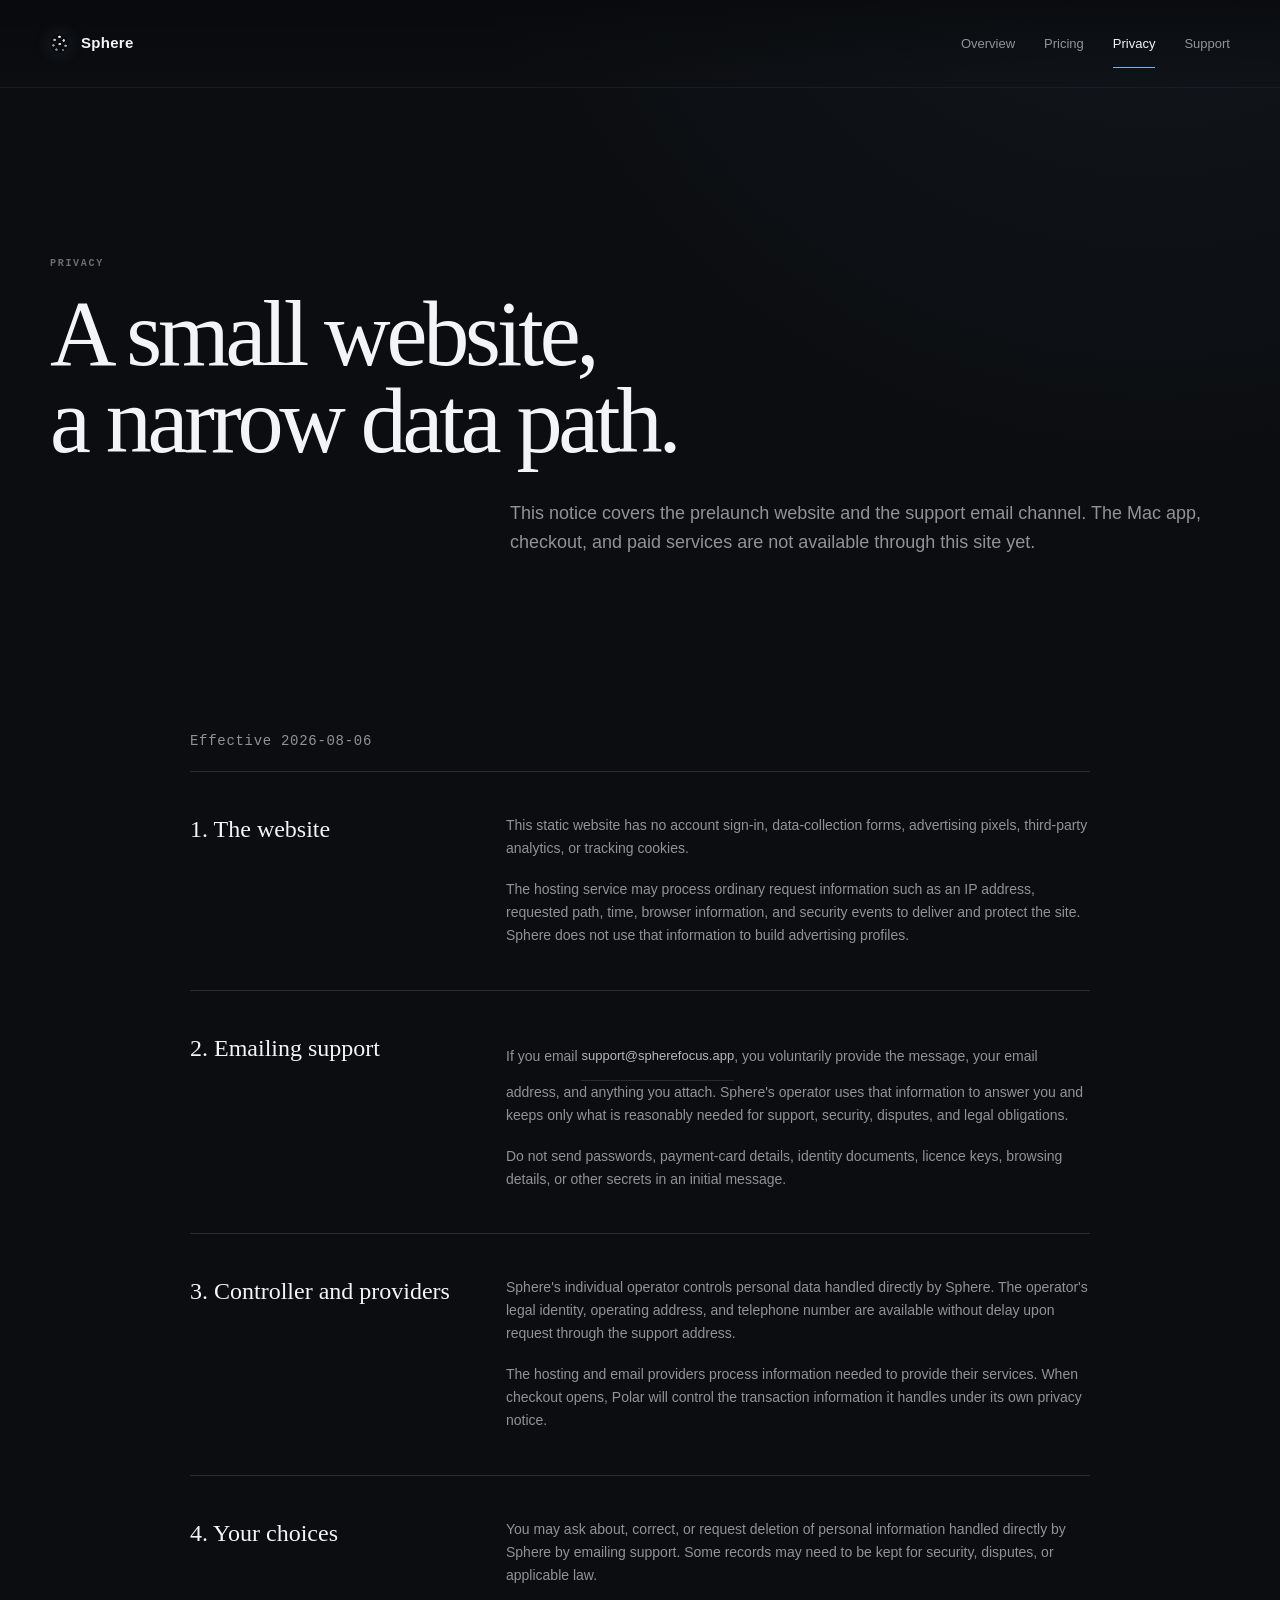
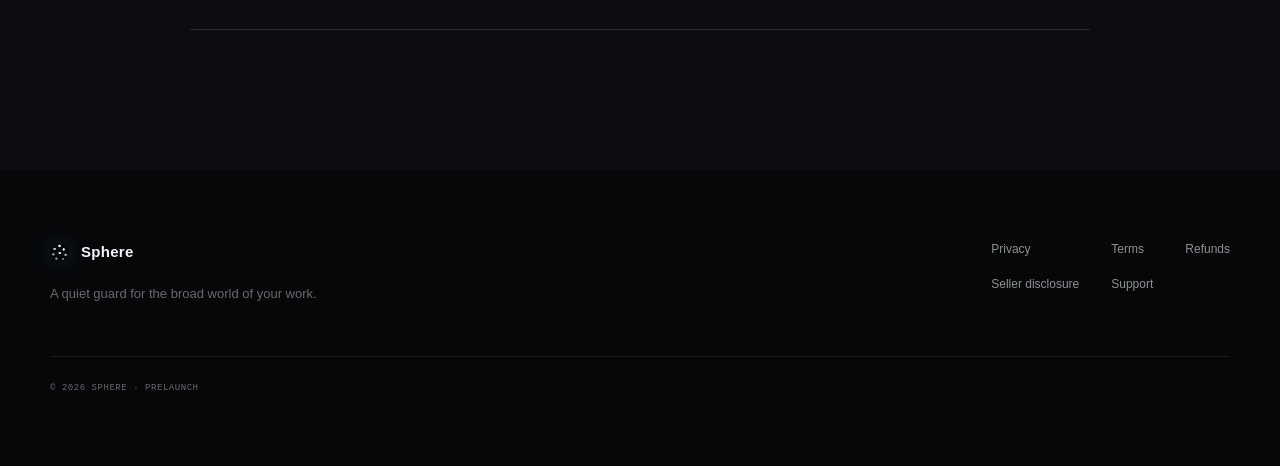
==== privacy/index.html @ e58c934d "Deploy Sphere prelaunch site from bf35079" ====
<!doctype html>
<html lang="en">
  <head>
    <meta charset="utf-8">
    <meta name="viewport" content="width=device-width, initial-scale=1">
    <meta name="theme-color" content="#0b0d10">
    <meta name="robots" content="index, follow">
    <title>Privacy — Sphere</title>
    <meta name="description" content="How the Sphere prelaunch website and support email handle information.">
    <meta property="og:type" content="website">
    <meta property="og:site_name" content="Sphere">
    <meta property="og:title" content="Privacy — Sphere">
    <meta property="og:description" content="How the Sphere prelaunch website and support email handle information.">
    <meta name="twitter:card" content="summary">
    <meta name="twitter:title" content="Privacy — Sphere">
    <meta name="twitter:description" content="How the Sphere prelaunch website and support email handle information.">
    <link rel="canonical" href="https://spherefocus.app/privacy">
    <meta property="og:url" content="https://spherefocus.app/privacy">
    <link rel="stylesheet" href="/assets/styles.css">
    <script src="/assets/site.js" type="module"></script>
  </head>
  <body class="">
    <a class="skip-link" href="#main">Skip to content</a>
    
    <header class="site-header">
      <div class="nav-shell">
        <a class="brand" href="/" aria-label="Sphere home">
          <span class="brand-mark" aria-hidden="true"></span>
          <span>Sphere</span>
        </a>
        <button class="nav-toggle" type="button" aria-expanded="false" aria-controls="primary-nav">
          <span>Menu</span>
        </button>
        <nav class="primary-nav" id="primary-nav" aria-label="Primary">
          
      <a href="/">
        Overview
      </a>
      <a href="/pricing">
        Pricing
      </a>
      <a href="/privacy" aria-current="page">
        Privacy
      </a>
      <a href="/support">
        Support
      </a>
        </nav>
      </div>
    </header>
    <main id="main">
      
    
    <header class="page-hero wrap">
      <p class="eyebrow">Privacy</p>
      <h1>A small website,<br>a narrow data path.</h1>
      <p class="lede">This notice covers the prelaunch website and the support email channel. The Mac app, checkout, and paid services are not available through this site yet.</p>
    </header>
    <article class="legal-page wrap">
      <p class="legal-updated">Effective 2026-08-06</p>
      <section>
        <h2>1. The website</h2>
        <p>This static website has no account sign-in, data-collection forms, advertising pixels, third-party analytics, or tracking cookies.</p>
        <p>The hosting service may process ordinary request information such as an IP address, requested path, time, browser information, and security events to deliver and protect the site. Sphere does not use that information to build advertising profiles.</p>
      </section>
      <section>
        <h2>2. Emailing support</h2>
        <p>If you email <a class="text-link" href="mailto:support@spherefocus.app">support@spherefocus.app</a>, you voluntarily provide the message, your email address, and anything you attach. Sphere's operator uses that information to answer you and keeps only what is reasonably needed for support, security, disputes, and legal obligations.</p>
        <p>Do not send passwords, payment-card details, identity documents, licence keys, browsing details, or other secrets in an initial message.</p>
      </section>
      <section>
        <h2>3. Controller and providers</h2>
        <p>Sphere's individual operator controls personal data handled directly by Sphere. The operator's legal identity, operating address, and telephone number are available without delay upon request through the support address.</p>
        <p>The hosting and email providers process information needed to provide their services. When checkout opens, Polar will control the transaction information it handles under its own privacy notice.</p>
      </section>
      <section>
        <h2>4. Your choices</h2>
        <p>You may ask about, correct, or request deletion of personal information handled directly by Sphere by emailing support. Some records may need to be kept for security, disputes, or applicable law.</p>
      </section>
    </article>
  
    </main>
    
    <footer class="site-footer">
      <div class="wrap footer-grid">
        <div>
          <a class="brand footer-brand" href="/">
            <span class="brand-mark" aria-hidden="true"></span>
            <span>Sphere</span>
          </a>
          <p>A quiet guard for the broad world of your work.</p>
        </div>
        <nav class="footer-links" aria-label="Legal and support">
          <a href="/privacy">Privacy</a><a href="/terms">Terms</a><a href="/refund">Refunds</a><a href="/commercial-disclosure">Seller disclosure</a><a href="/support">Support</a>
        </nav>
        <div class="footer-state">
          <span>© 2026 Sphere · Prelaunch</span>
        </div>
      </div>
    </footer>
  </body>
</html>
---- assets/styles.css ----
:root {
  color-scheme: dark;
  --bg: #0b0d10;
  --bg-deep: #07090b;
  --bg-raised: #111419;
  --bg-soft: #15191f;
  --ink: #f2f4f7;
  --ink-75: rgba(242, 244, 247, 0.74);
  --ink-58: rgba(242, 244, 247, 0.58);
  --ink-42: rgba(242, 244, 247, 0.42);
  --ink-24: rgba(242, 244, 247, 0.24);
  --line: rgba(242, 244, 247, 0.13);
  --line-soft: rgba(242, 244, 247, 0.075);
  --accent: #74b2f0;
  --accent-soft: rgba(116, 178, 240, 0.13);
  --warm: #d4a87f;
  --serif: "Iowan Old Style", "Baskerville", "Times New Roman", serif;
  --sans:
    -apple-system, BlinkMacSystemFont, "SF Pro Text", "Helvetica Neue", Arial,
    sans-serif;
  --mono: "SFMono-Regular", "SF Mono", Menlo, Consolas, monospace;
  --wrap: min(1180px, calc(100vw - 64px));
  --shadow: 0 28px 80px rgba(0, 0, 0, 0.38);
}

* {
  box-sizing: border-box;
}

html {
  scroll-behavior: smooth;
  background: var(--bg);
}

body {
  margin: 0;
  min-width: 320px;
  overflow-x: hidden;
  background:
    radial-gradient(
      circle at 90% -10%,
      rgba(116, 178, 240, 0.07),
      transparent 28%
    ),
    var(--bg);
  color: var(--ink);
  font-family: var(--sans);
  font-size: 16px;
  line-height: 1.65;
  -webkit-font-smoothing: antialiased;
  text-rendering: optimizeLegibility;
}

::selection {
  background: rgba(116, 178, 240, 0.28);
  color: var(--ink);
}

a {
  color: inherit;
}

img,
canvas {
  display: block;
  max-width: 100%;
}

button,
input,
select,
textarea {
  font: inherit;
}

button:disabled {
  cursor: not-allowed;
}

:focus-visible {
  outline: 2px solid var(--accent);
  outline-offset: 4px;
}

.skip-link {
  position: fixed;
  top: 12px;
  left: 12px;
  z-index: 100;
  padding: 10px 14px;
  transform: translateY(-160%);
  background: var(--ink);
  color: var(--bg);
  text-decoration: none;
}

.skip-link:focus {
  transform: translateY(0);
}

.wrap {
  width: var(--wrap);
  margin-inline: auto;
}

.site-header {
  position: absolute;
  inset: 0 0 auto;
  z-index: 20;
  height: 88px;
  border-bottom: 1px solid var(--line-soft);
  background: linear-gradient(180deg, rgba(7, 9, 11, 0.74), transparent);
}

.nav-shell {
  width: var(--wrap);
  height: 100%;
  margin-inline: auto;
  display: flex;
  align-items: center;
  justify-content: space-between;
  gap: 32px;
}

.brand {
  display: inline-flex;
  align-items: center;
  gap: 12px;
  color: var(--ink);
  font-size: 15px;
  font-weight: 620;
  letter-spacing: 0.02em;
  text-decoration: none;
}

.brand-mark {
  width: 19px;
  height: 19px;
  border-radius: 50%;
  background:
    radial-gradient(
      circle at 50% 15%,
      rgba(242, 244, 247, 0.95) 0 1px,
      transparent 1.5px
    ),
    radial-gradient(
      circle at 24% 31%,
      rgba(242, 244, 247, 0.75) 0 1px,
      transparent 1.5px
    ),
    radial-gradient(
      circle at 72% 34%,
      rgba(242, 244, 247, 0.85) 0 1px,
      transparent 1.5px
    ),
    radial-gradient(
      circle at 18% 60%,
      rgba(242, 244, 247, 0.56) 0 1px,
      transparent 1.5px
    ),
    radial-gradient(
      circle at 51% 53%,
      rgba(242, 244, 247, 0.86) 0 1px,
      transparent 1.5px
    ),
    radial-gradient(
      circle at 82% 62%,
      rgba(242, 244, 247, 0.64) 0 1px,
      transparent 1.5px
    ),
    radial-gradient(
      circle at 34% 82%,
      rgba(242, 244, 247, 0.5) 0 1px,
      transparent 1.5px
    ),
    radial-gradient(
      circle at 69% 84%,
      rgba(242, 244, 247, 0.42) 0 1px,
      transparent 1.5px
    );
  box-shadow: 0 0 18px rgba(116, 178, 240, 0.18);
}

.primary-nav {
  display: flex;
  align-items: center;
  gap: 29px;
}

.primary-nav a {
  position: relative;
  color: var(--ink-58);
  font-size: 13px;
  text-decoration: none;
  transition: color 150ms ease;
}

.primary-nav a:hover,
.primary-nav a[aria-current="page"] {
  color: var(--ink);
}

.primary-nav a[aria-current="page"]::after {
  position: absolute;
  content: "";
  left: 0;
  right: 0;
  bottom: -14px;
  height: 1px;
  background: var(--accent);
}

.nav-toggle {
  display: none;
  border: 0;
  background: transparent;
  color: var(--ink);
}

.section-dark {
  position: relative;
  background-color: var(--bg-deep);
  color: var(--ink);
}

.hero {
  min-height: 850px;
  overflow: hidden;
  border-bottom: 1px solid var(--line-soft);
  display: grid;
  align-items: center;
}

.hero-atmosphere {
  position: absolute;
  inset: 0;
  pointer-events: none;
  background:
    radial-gradient(
      ellipse 40% 52% at 74% 46%,
      rgba(116, 178, 240, 0.1),
      transparent 63%
    ),
    radial-gradient(
      ellipse 80% 64% at 50% 12%,
      rgba(255, 255, 255, 0.03),
      transparent 63%
    ),
    linear-gradient(
      112deg,
      transparent 0 48%,
      rgba(255, 255, 255, 0.018) 48.1% 48.2%,
      transparent 48.3%
    );
}

.hero-grid {
  position: relative;
  display: grid;
  grid-template-columns: minmax(0, 0.96fr) minmax(480px, 1.04fr);
  gap: 48px;
  align-items: center;
  padding-block: 152px 80px;
}

.eyebrow,
.section-index,
.tag {
  margin: 0 0 20px;
  color: var(--ink-42);
  font-family: var(--mono);
  font-size: 10px;
  font-weight: 600;
  letter-spacing: 0.17em;
  line-height: 1.5;
  text-transform: uppercase;
}

.hero h1,
.page-hero h1,
.closing-inner h2 {
  margin: 0;
  max-width: 900px;
  font-family: var(--serif);
  font-size: clamp(62px, 6.8vw, 104px);
  font-weight: 400;
  letter-spacing: -0.045em;
  line-height: 0.94;
}

.hero h1 {
  max-width: 700px;
}

.hero-lede {
  max-width: 620px;
  margin: 34px 0 0;
  color: var(--ink-75);
  font-size: clamp(17px, 1.55vw, 21px);
  line-height: 1.62;
}

.hero-lede strong {
  color: var(--ink);
  font-weight: 580;
}

.hero-actions {
  display: flex;
  align-items: flex-start;
  flex-wrap: wrap;
  gap: 20px 26px;
  margin-top: 38px;
}

.guarded-action {
  display: inline-flex;
  flex-direction: column;
  align-items: flex-start;
  gap: 8px;
  max-width: 310px;
}

.button {
  min-height: 49px;
  display: inline-flex;
  align-items: center;
  justify-content: center;
  padding: 12px 22px;
  border: 1px solid var(--ink);
  border-radius: 0;
  background: var(--ink);
  color: var(--bg);
  font-size: 14px;
  font-weight: 650;
  letter-spacing: -0.005em;
  line-height: 1.2;
  text-align: center;
  text-decoration: none;
  transition:
    opacity 150ms ease,
    background 150ms ease,
    color 150ms ease;
}

.button:hover:not(:disabled) {
  opacity: 0.82;
}

.button:disabled {
  border-color: var(--line);
  background: rgba(242, 244, 247, 0.075);
  color: var(--ink-42);
}

.button.secondary {
  border-color: var(--line);
  background: transparent;
  color: var(--ink);
}

.action-status {
  color: var(--ink-42);
  font-family: var(--mono);
  font-size: 9px;
  letter-spacing: 0.04em;
  line-height: 1.45;
}

.text-link {
  display: inline-flex;
  align-items: center;
  min-height: 48px;
  gap: 9px;
  color: var(--ink-75);
  font-size: 13px;
  text-decoration: none;
  border-bottom: 1px solid var(--line);
  transition:
    color 150ms ease,
    border-color 150ms ease;
}

.text-link:hover {
  color: var(--ink);
  border-color: var(--ink-58);
}

.hero-footnote {
  margin: 28px 0 0;
  color: var(--ink-42);
  font-family: var(--mono);
  font-size: 10px;
  letter-spacing: 0.04em;
}

.sphere-figure {
  margin: 0;
}

.sphere-frame {
  position: relative;
  width: min(100%, 620px);
  aspect-ratio: 1;
  margin-inline: auto;
}

.sphere-frame::before,
.sphere-frame::after {
  position: absolute;
  z-index: 0;
  content: "";
  pointer-events: none;
  border-radius: 50%;
}

.sphere-frame::before {
  inset: 8%;
  border: 1px solid rgba(116, 178, 240, 0.09);
}

.sphere-frame::after {
  inset: 23%;
  box-shadow:
    0 0 80px rgba(116, 178, 240, 0.13),
    0 0 170px rgba(116, 178, 240, 0.05);
}

.sphere-canvas {
  position: relative;
  z-index: 1;
  width: 100%;
  height: 100%;
}

.sphere-label {
  position: absolute;
  z-index: 2;
  padding: 5px 8px;
  border-left: 1px solid var(--line);
  color: var(--ink-42);
  background: rgba(7, 9, 11, 0.6);
  font-family: var(--mono);
  font-size: 8px;
  letter-spacing: 0.14em;
  text-transform: uppercase;
}

.sphere-label-top {
  top: 7%;
  left: 19%;
}

.sphere-label-right {
  top: 46%;
  right: 0;
}

.sphere-label-bottom {
  bottom: 10%;
  left: 20%;
  color: rgba(212, 168, 127, 0.68);
}

.sphere-figure figcaption {
  max-width: 430px;
  margin: -8px auto 0;
  color: var(--ink-42);
  font-size: 11px;
  line-height: 1.55;
  text-align: center;
}

.thesis-section,
.preview-section,
.pricing-section,
.closing-section,
.page-section {
  padding-block: 128px;
  border-bottom: 1px solid var(--line-soft);
}

.thesis-grid {
  display: grid;
  grid-template-columns: 0.35fr 1fr;
  gap: 56px;
}

.thesis-copy {
  max-width: 850px;
}

.thesis-copy h2,
.section-heading h2,
.fail-open-grid h2,
.rollout-grid h2,
.preview-copy h2,
.prose h2,
.download-card h2,
.release-body h2,
.refund-grid h2 {
  margin: 0;
  font-family: var(--serif);
  font-size: clamp(40px, 5vw, 68px);
  font-weight: 400;
  letter-spacing: -0.035em;
  line-height: 1.03;
}

.thesis-copy h2 em {
  color: var(--ink-58);
  font-weight: 400;
}

.thesis-copy > p {
  max-width: 690px;
  margin: 32px 0 0 auto;
  color: var(--ink-58);
  font-size: 18px;
}

.comparison-grid {
  display: grid;
  grid-template-columns: repeat(3, 1fr);
  margin-top: 92px;
  border-top: 1px solid var(--line);
  border-bottom: 1px solid var(--line);
}

.fact-card {
  padding: 30px 30px 34px;
  border-right: 1px solid var(--line);
}

.fact-card:last-child {
  border-right: 0;
}

.fact-card h3 {
  margin: 0 0 13px;
  color: var(--ink);
  font-family: var(--sans);
  font-size: 14px;
  font-weight: 620;
}

.fact-card p {
  margin: 0;
  color: var(--ink-58);
  font-size: 14px;
}

.how-section,
.fail-open-section,
.rollout-section {
  padding-block: 140px;
  border-bottom: 1px solid var(--line-soft);
}

.section-heading {
  margin-bottom: 72px;
}

.split-heading {
  display: grid;
  grid-template-columns: minmax(0, 1.3fr) minmax(280px, 0.7fr);
  gap: 88px;
  align-items: end;
}

.split-heading > p {
  margin: 0 0 6px;
  color: var(--ink-58);
  font-size: 16px;
}

.steps {
  border-top: 1px solid var(--line);
}

.step {
  display: grid;
  grid-template-columns: 110px 1fr;
  gap: 26px;
  padding: 34px 0;
  border-bottom: 1px solid var(--line);
}

.step-number {
  margin: 5px 0 0;
  color: var(--accent);
  font-family: var(--mono);
  font-size: 10px;
  letter-spacing: 0.16em;
}

.step h3 {
  margin: 0;
  font-size: 17px;
  font-weight: 600;
}

.step p:not(.step-number) {
  max-width: 680px;
  margin: 8px 0 0;
  color: var(--ink-58);
}

.preview-grid {
  display: grid;
  grid-template-columns: minmax(0, 0.75fr) minmax(500px, 1.25fr);
  gap: 100px;
  align-items: center;
}

.preview-copy p:not(.section-index) {
  max-width: 540px;
  margin: 28px 0 0;
  color: var(--ink-58);
}

.preview-copy p.quiet,
.quiet {
  color: var(--ink-42);
  font-size: 13px;
}

.judgment-panel {
  position: relative;
  padding: 24px 28px 14px;
  overflow: hidden;
  border: 1px solid var(--line);
  background:
    radial-gradient(
      circle at 86% 0,
      rgba(116, 178, 240, 0.08),
      transparent 30%
    ),
    rgba(255, 255, 255, 0.025);
  box-shadow: var(--shadow);
}

.panel-head {
  display: flex;
  align-items: center;
  justify-content: space-between;
  gap: 20px;
  padding-bottom: 22px;
  border-bottom: 1px solid var(--line);
}

.panel-head .tag {
  margin: 0;
}

.panel-head > span:last-child {
  font-family: var(--serif);
  font-size: 23px;
}

.judgment-row {
  display: grid;
  grid-template-columns: 8px minmax(0, 1fr) auto;
  gap: 15px;
  align-items: start;
  padding: 22px 0;
  border-bottom: 1px solid var(--line-soft);
}

.judgment-row strong,
.judgment-row small {
  display: block;
}

.judgment-row strong {
  color: var(--ink);
  font-size: 14px;
  font-weight: 570;
}

.judgment-row small {
  margin-top: 3px;
  color: var(--ink-42);
  font-size: 11px;
  line-height: 1.5;
}

.verdict-dot {
  width: 7px;
  height: 7px;
  margin-top: 8px;
  border-radius: 50%;
  background: var(--ink-24);
}

.verdict-dot.allow {
  background: var(--accent);
  box-shadow: 0 0 8px rgba(116, 178, 240, 0.55);
}

.verdict-dot.block {
  background: var(--warm);
  box-shadow: 0 0 8px rgba(212, 168, 127, 0.4);
}

.verdict {
  margin-top: 4px;
  color: var(--ink-42);
  font-family: var(--mono);
  font-size: 9px;
  letter-spacing: 0.1em;
  text-transform: uppercase;
}

.verdict.allow {
  color: var(--accent);
}

.verdict.block {
  color: var(--warm);
}

.panel-note {
  margin: 13px 0 0;
  color: var(--ink-42);
  font-family: var(--mono);
  font-size: 9px;
  letter-spacing: 0.06em;
}

.fail-open-grid {
  display: grid;
  grid-template-columns: minmax(390px, 0.9fr) minmax(0, 1.1fr);
  gap: 100px;
  align-items: center;
}

.fail-open-orbit {
  min-height: 480px;
  display: grid;
  place-items: center;
}

.orbit-ring {
  position: relative;
  width: 430px;
  max-width: 100%;
  aspect-ratio: 1;
  border: 1px solid var(--line-soft);
  border-radius: 50%;
}

.orbit-ring::before,
.orbit-ring::after {
  position: absolute;
  content: "";
  border-radius: 50%;
}

.orbit-ring::before {
  inset: 18%;
  border: 1px solid rgba(116, 178, 240, 0.09);
}

.orbit-ring::after {
  inset: 49%;
  box-shadow: 0 0 90px 42px rgba(116, 178, 240, 0.06);
}

.orbit-ring .sphere-canvas {
  position: absolute;
  inset: 12%;
  width: 76%;
  height: 76%;
}

.fail-open-grid .lede {
  margin: 30px 0 0;
  color: var(--ink-58);
  font-size: 17px;
}

.signal-list {
  margin: 44px 0 0;
  padding: 0;
  list-style: none;
  border-top: 1px solid var(--line);
}

.signal-list li {
  display: flex;
  justify-content: space-between;
  gap: 28px;
  padding: 17px 0;
  border-bottom: 1px solid var(--line);
  color: var(--ink-58);
  font-family: var(--mono);
  font-size: 10px;
  letter-spacing: 0.07em;
  text-transform: uppercase;
}

.signal-list strong {
  color: var(--ink);
  font-weight: 550;
}

.signal-list li:last-child strong {
  color: var(--warm);
}

.plan-grid {
  display: grid;
  grid-template-columns: repeat(2, 1fr);
  border-top: 1px solid var(--line);
  border-bottom: 1px solid var(--line);
}

.plan-card {
  min-height: 260px;
  padding: 35px 38px;
  border-right: 1px solid var(--line);
  background: rgba(255, 255, 255, 0.018);
}

.plan-card:last-child {
  border-right: 0;
}

.plan-default {
  background:
    linear-gradient(120deg, rgba(116, 178, 240, 0.08), transparent 48%),
    rgba(255, 255, 255, 0.018);
}

.plan-topline {
  display: flex;
  justify-content: space-between;
  gap: 20px;
}

.plan-topline .tag {
  margin: 0;
  color: var(--ink-58);
}

.plan-default-note,
.plan-save {
  color: var(--accent);
  font-family: var(--mono);
  font-size: 9px;
  letter-spacing: 0.06em;
  text-transform: uppercase;
}

.plan-price {
  margin: 56px 0 8px;
  color: var(--ink-58);
  font-size: 14px;
}

.plan-price span {
  color: var(--ink);
  font-family: var(--serif);
  font-size: clamp(45px, 5vw, 67px);
  letter-spacing: -0.035em;
  line-height: 1;
}

.plan-card > p:last-child {
  margin: 0;
  color: var(--ink-42);
  font-size: 13px;
}

.offer-strip {
  display: grid;
  grid-template-columns: repeat(4, 1fr);
  border-bottom: 1px solid var(--line);
}

.offer-strip span {
  padding: 21px 22px;
  border-right: 1px solid var(--line);
  color: var(--ink-58);
  font-size: 12px;
  text-align: center;
}

.offer-strip span:last-child {
  border-right: 0;
}

.center-action,
.pricing-action {
  display: flex;
  align-items: flex-start;
  justify-content: center;
  flex-wrap: wrap;
  gap: 24px 34px;
  margin-top: 44px;
}

.rollout-grid {
  display: grid;
  grid-template-columns: 1fr 1fr;
  gap: 110px;
  align-items: start;
}

.rollout-grid p {
  margin: 0 0 22px;
  color: var(--ink-58);
  font-size: 17px;
}

.closing-section {
  padding-block: 160px;
  text-align: center;
}

.closing-inner {
  display: flex;
  flex-direction: column;
  align-items: center;
}

.closing-inner h2 {
  max-width: 920px;
}

.closing-inner > p:not(.eyebrow) {
  margin: 30px 0 36px;
  color: var(--ink-58);
}

.page-hero {
  min-height: 650px;
  display: flex;
  flex-direction: column;
  justify-content: flex-end;
  padding-block: 176px 92px;
}

.page-hero h1 {
  font-size: clamp(60px, 7.2vw, 106px);
}

.page-hero .lede {
  max-width: 720px;
  margin: 34px 0 0 auto;
  color: var(--ink-58);
  font-size: 18px;
}

.pricing-action {
  flex-direction: column;
  align-items: center;
}

.pricing-action > p {
  max-width: 580px;
  margin: 8px auto 0;
  color: var(--ink-42);
  font-size: 12px;
  text-align: center;
}

.detail-grid {
  display: grid;
  grid-template-columns: repeat(3, 1fr);
  border-top: 1px solid var(--line);
  border-left: 1px solid var(--line);
}

.detail-grid .fact-card {
  min-height: 190px;
  border-right: 1px solid var(--line);
  border-bottom: 1px solid var(--line);
}

.detail-grid.two {
  grid-template-columns: repeat(2, 1fr);
}

.narrow {
  max-width: 780px;
}

.prose {
  color: var(--ink-58);
}

.prose p,
.prose li {
  font-size: 16px;
}

.prose h2 {
  margin-bottom: 32px;
}

.prose ol,
.prose ul {
  padding-left: 1.35em;
}

.prose li {
  margin-bottom: 12px;
  padding-left: 8px;
}

.prose .text-link {
  margin-top: 14px;
}

.download-card {
  display: grid;
  grid-template-columns: 1fr auto;
  gap: 70px;
  align-items: end;
  padding: 44px;
  border: 1px solid var(--line);
  background:
    radial-gradient(
      circle at 80% 0,
      rgba(116, 178, 240, 0.08),
      transparent 32%
    ),
    rgba(255, 255, 255, 0.018);
}

.download-card h2 {
  font-size: clamp(40px, 4vw, 60px);
}

.spec-list {
  display: grid;
  grid-template-columns: repeat(2, minmax(190px, 1fr));
  gap: 18px 44px;
  margin: 36px 0 0;
}

.spec-list div {
  display: grid;
  gap: 4px;
}

.spec-list dt {
  color: var(--ink-42);
  font-family: var(--mono);
  font-size: 9px;
  letter-spacing: 0.1em;
  text-transform: uppercase;
}

.spec-list dd {
  margin: 0;
  color: var(--ink-75);
  font-size: 13px;
}

.review-field {
  display: inline;
  color: var(--warm);
  font-family: var(--mono);
  font-size: 0.84em;
  letter-spacing: 0.02em;
}

.download-action {
  display: flex;
  flex-direction: column;
  align-items: flex-end;
}

.download-action p {
  margin: 10px 0 0;
  color: var(--ink-42);
  font-size: 11px;
}

.checksum-block {
  display: flex;
  align-items: flex-start;
  gap: 30px;
  padding: 22px 4px;
  border-bottom: 1px solid var(--line);
}

.checksum-block .tag {
  margin: 3px 0 0;
  flex: none;
}

.checksum-block code {
  min-width: 0;
  overflow-wrap: anywhere;
  color: var(--warm);
  font-family: var(--mono);
  font-size: 11px;
}

.steps.compact {
  display: grid;
  grid-template-columns: repeat(2, 1fr);
  border-left: 1px solid var(--line);
}

.steps.compact .step {
  grid-template-columns: 58px 1fr;
  padding: 30px;
  border-right: 1px solid var(--line);
}

.local-review-callout,
.support-safety {
  margin-top: 36px;
  padding: 18px 22px;
  border-left: 2px solid var(--warm);
  background: rgba(212, 168, 127, 0.05);
  color: var(--ink-58);
  font-size: 13px;
}

.local-review-callout strong,
.support-safety strong {
  color: var(--ink);
}

.draft-notice {
  display: grid;
  grid-template-columns: 190px 1fr;
  gap: 36px;
  padding: 24px 0;
  border-top: 1px solid rgba(212, 168, 127, 0.38);
  border-bottom: 1px solid rgba(212, 168, 127, 0.22);
}

.draft-notice .tag {
  margin: 0;
  color: var(--warm);
}

.draft-notice p {
  margin: 0;
  color: var(--ink-58);
  font-size: 13px;
}

.legal-page {
  max-width: 900px;
  padding-block: 80px 140px;
}

.legal-updated {
  margin: 0 0 80px;
  color: var(--ink-42);
  font-family: var(--mono);
  font-size: 10px;
  letter-spacing: 0.05em;
}

.legal-page section {
  display: grid;
  grid-template-columns: 260px 1fr;
  column-gap: 56px;
  padding: 42px 0;
  border-top: 1px solid var(--line);
}

.legal-page section:last-child {
  border-bottom: 1px solid var(--line);
}

.legal-page h2 {
  grid-row: 1 / span 10;
  margin: 0;
  color: var(--ink);
  font-family: var(--serif);
  font-size: 24px;
  font-weight: 400;
  line-height: 1.25;
}

.legal-page p {
  grid-column: 2;
  margin: 0 0 18px;
  color: var(--ink-58);
  font-size: 14px;
}

.legal-page p:last-child {
  margin-bottom: 0;
}

.data-path {
  grid-column: 2;
  display: grid;
  grid-template-columns: 1fr auto 1fr auto 1fr auto 1fr;
  gap: 10px;
  align-items: center;
  margin-bottom: 28px;
  padding: 18px;
  border: 1px solid var(--line);
  color: var(--ink-58);
  font-family: var(--mono);
  font-size: 8px;
  letter-spacing: 0.06em;
  line-height: 1.45;
  text-align: center;
  text-transform: uppercase;
}

.data-path span[aria-hidden] {
  color: var(--accent);
}

.refund-grid {
  display: grid;
  grid-template-columns: 0.7fr 1.3fr;
  gap: 90px;
}

.refund-summary {
  display: flex;
  flex-direction: column;
  align-items: flex-start;
  align-self: start;
  padding: 24px 0 32px;
  border-top: 1px solid var(--line);
  border-bottom: 1px solid var(--line);
  color: var(--ink-58);
}

.refund-number {
  color: var(--ink);
  font-family: var(--serif);
  font-size: clamp(100px, 16vw, 190px);
  letter-spacing: -0.07em;
  line-height: 0.85;
}

.refund-grid .guarded-action {
  margin-top: 30px;
}

.support-contact {
  display: flex;
  align-items: center;
  justify-content: space-between;
  gap: 40px;
  padding: 34px 0;
  border-top: 1px solid var(--line);
  border-bottom: 1px solid var(--line);
}

.support-contact .tag {
  margin-bottom: 8px;
}

.support-contact p {
  margin: 0;
  font-size: 18px;
}

.support-list {
  display: grid;
  grid-template-columns: repeat(2, 1fr);
  border-top: 1px solid var(--line);
  border-left: 1px solid var(--line);
}

.support-list article {
  min-height: 260px;
  padding: 31px;
  border-right: 1px solid var(--line);
  border-bottom: 1px solid var(--line);
}

.support-list .tag {
  margin: 0 0 36px;
}

.support-list h3 {
  margin: 0 0 12px;
  font-family: var(--serif);
  font-size: 27px;
  font-weight: 400;
  line-height: 1.2;
}

.support-list p {
  margin: 0;
  color: var(--ink-58);
  font-size: 14px;
}

.release-card {
  display: grid;
  grid-template-columns: 250px 1fr;
  border-top: 1px solid var(--line);
  border-bottom: 1px solid var(--line);
}

.release-meta,
.release-body {
  padding: 38px 0;
}

.release-meta {
  display: flex;
  flex-direction: column;
  gap: 12px;
  padding-right: 38px;
  border-right: 1px solid var(--line);
  color: var(--ink-42);
  font-family: var(--mono);
  font-size: 9px;
}

.release-meta .tag {
  margin: 0 0 22px;
  color: var(--accent);
}

.release-body {
  padding-left: 58px;
}

.release-body h2 {
  font-size: clamp(38px, 4vw, 55px);
}

.release-body ul {
  margin: 32px 0 0;
  padding-left: 1.2em;
  color: var(--ink-58);
}

.release-body li {
  margin-bottom: 10px;
  padding-left: 7px;
}

.site-footer {
  padding-block: 70px;
  background: #060709;
}

.footer-grid {
  display: grid;
  grid-template-columns: 1fr auto;
  gap: 52px 80px;
  align-items: start;
}

.footer-brand {
  margin-bottom: 18px;
}

.footer-grid p {
  margin: 0;
  color: var(--ink-42);
  font-size: 13px;
}

.footer-links {
  display: grid;
  grid-template-columns: repeat(3, auto);
  gap: 15px 32px;
}

.footer-links a {
  color: var(--ink-58);
  font-size: 12px;
  text-decoration: none;
}

.footer-links a:hover {
  color: var(--ink);
}

.footer-state {
  grid-column: 1 / -1;
  display: flex;
  align-items: center;
  gap: 10px;
  padding-top: 24px;
  border-top: 1px solid var(--line-soft);
  color: var(--ink-42);
  font-family: var(--mono);
  font-size: 9px;
  letter-spacing: 0.06em;
  text-transform: uppercase;
}

.status-dot {
  width: 5px;
  height: 5px;
  border-radius: 50%;
  background: var(--warm);
  box-shadow: 0 0 7px rgba(212, 168, 127, 0.44);
}

@media (max-width: 1000px) {
  :root {
    --wrap: min(100% - 48px, 900px);
  }

  .hero {
    min-height: auto;
  }

  .hero-grid {
    grid-template-columns: 1fr;
    padding-block: 160px 100px;
  }

  .hero-copy {
    position: relative;
    z-index: 2;
  }

  .hero h1 {
    max-width: 820px;
  }

  .sphere-figure {
    margin-top: -30px;
  }

  .sphere-frame {
    width: min(100%, 570px);
  }

  .preview-grid,
  .fail-open-grid {
    grid-template-columns: 1fr;
    gap: 70px;
  }

  .preview-grid {
    align-items: start;
  }

  .preview-copy p:not(.section-index) {
    max-width: 700px;
  }

  .fail-open-orbit {
    min-height: 360px;
  }

  .orbit-ring {
    width: 360px;
  }

  .detail-grid {
    grid-template-columns: repeat(2, 1fr);
  }

  .offer-strip {
    grid-template-columns: repeat(2, 1fr);
  }

  .offer-strip span:nth-child(2) {
    border-right: 0;
  }

  .offer-strip span:nth-child(-n + 2) {
    border-bottom: 1px solid var(--line);
  }

  .download-card {
    grid-template-columns: 1fr;
  }

  .download-action {
    align-items: flex-start;
  }

  .legal-page section {
    grid-template-columns: 220px 1fr;
    column-gap: 40px;
  }
}

@media (max-width: 760px) {
  :root {
    --wrap: calc(100% - 32px);
  }

  body {
    font-size: 15px;
  }

  .site-header {
    height: 72px;
    background: rgba(7, 9, 11, 0.9);
    backdrop-filter: blur(16px);
  }

  .nav-toggle {
    display: block;
    padding: 10px 0;
    color: var(--ink-75);
    font-family: var(--mono);
    font-size: 9px;
    letter-spacing: 0.12em;
    text-transform: uppercase;
  }

  .primary-nav {
    position: absolute;
    top: 72px;
    left: 0;
    right: 0;
    display: none;
    flex-direction: column;
    align-items: stretch;
    gap: 0;
    padding: 12px 16px 20px;
    border-bottom: 1px solid var(--line);
    background: rgba(7, 9, 11, 0.97);
    box-shadow: 0 22px 44px rgba(0, 0, 0, 0.4);
  }

  .primary-nav.open {
    display: flex;
  }

  .primary-nav a {
    padding: 13px 4px;
    border-bottom: 1px solid var(--line-soft);
  }

  .primary-nav a[aria-current="page"]::after {
    display: none;
  }

  .hero-grid {
    padding-block: 128px 72px;
  }

  .hero h1,
  .page-hero h1,
  .closing-inner h2 {
    font-size: clamp(48px, 15.4vw, 72px);
    line-height: 0.97;
  }

  .hero-lede {
    margin-top: 26px;
    font-size: 17px;
  }

  .hero-actions {
    align-items: stretch;
    flex-direction: column;
  }

  .guarded-action {
    width: 100%;
    max-width: none;
  }

  .button {
    width: 100%;
  }

  .hero-actions .text-link {
    align-self: flex-start;
  }

  .sphere-figure {
    margin-top: -10px;
  }

  .sphere-label-right {
    right: 2%;
  }

  .sphere-figure figcaption {
    max-width: 330px;
  }

  .thesis-section,
  .preview-section,
  .pricing-section,
  .closing-section,
  .page-section,
  .how-section,
  .fail-open-section,
  .rollout-section {
    padding-block: 82px;
  }

  .thesis-grid,
  .split-heading,
  .rollout-grid,
  .refund-grid {
    grid-template-columns: 1fr;
    gap: 32px;
  }

  .thesis-copy h2,
  .section-heading h2,
  .fail-open-grid h2,
  .rollout-grid h2,
  .preview-copy h2,
  .prose h2,
  .download-card h2,
  .release-body h2,
  .refund-grid h2 {
    font-size: clamp(36px, 11vw, 52px);
  }

  .thesis-copy > p {
    margin-left: 0;
  }

  .comparison-grid,
  .plan-grid,
  .detail-grid,
  .detail-grid.two,
  .steps.compact,
  .support-list {
    grid-template-columns: 1fr;
  }

  .comparison-grid .fact-card,
  .plan-card,
  .fact-card {
    min-height: 0;
    border-right: 0;
    border-bottom: 1px solid var(--line);
  }

  .comparison-grid .fact-card:last-child,
  .plan-card:last-child {
    border-bottom: 0;
  }

  .section-heading {
    margin-bottom: 44px;
  }

  .step {
    grid-template-columns: 48px 1fr;
    gap: 12px;
    padding: 26px 0;
  }

  .preview-grid,
  .fail-open-grid {
    gap: 52px;
  }

  .judgment-panel {
    padding-inline: 18px;
  }

  .panel-head > span:last-child {
    font-size: 19px;
  }

  .judgment-row {
    grid-template-columns: 7px minmax(0, 1fr);
  }

  .judgment-row .verdict {
    grid-column: 2;
    margin-top: -3px;
  }

  .fail-open-orbit {
    min-height: 300px;
  }

  .orbit-ring {
    width: 290px;
  }

  .plan-card {
    min-height: 230px;
    padding: 28px 24px;
  }

  .plan-price {
    margin-top: 44px;
  }

  .offer-strip {
    grid-template-columns: 1fr;
  }

  .offer-strip span,
  .offer-strip span:nth-child(2) {
    border-right: 0;
    border-bottom: 1px solid var(--line);
  }

  .offer-strip span:last-child {
    border-bottom: 0;
  }

  .page-hero {
    min-height: 560px;
    padding-block: 140px 68px;
  }

  .page-hero .lede {
    margin-left: 0;
    font-size: 16px;
  }

  .download-card {
    gap: 50px;
    padding: 28px 22px;
  }

  .spec-list {
    grid-template-columns: 1fr;
  }

  .checksum-block {
    flex-direction: column;
    gap: 10px;
  }

  .steps.compact {
    border-left: 0;
  }

  .steps.compact .step {
    grid-template-columns: 48px 1fr;
    padding: 26px 0;
    border-right: 0;
  }

  .draft-notice,
  .legal-page section {
    grid-template-columns: 1fr;
    gap: 18px;
  }

  .legal-page {
    padding-block: 60px 90px;
  }

  .legal-updated {
    margin-bottom: 45px;
  }

  .legal-page h2,
  .legal-page p,
  .data-path {
    grid-column: 1;
  }

  .legal-page h2 {
    grid-row: auto;
    margin-bottom: 12px;
  }

  .data-path {
    grid-template-columns: 1fr;
    gap: 7px;
    text-align: left;
  }

  .data-path span[aria-hidden] {
    transform: rotate(90deg);
    transform-origin: 8px center;
  }

  .refund-summary {
    max-width: 320px;
  }

  .support-contact {
    align-items: stretch;
    flex-direction: column;
  }

  .support-list article {
    min-height: 0;
  }

  .release-card {
    grid-template-columns: 1fr;
  }

  .release-meta {
    padding-right: 0;
    border-right: 0;
    border-bottom: 1px solid var(--line);
  }

  .release-body {
    padding-left: 0;
  }

  .footer-grid {
    grid-template-columns: 1fr;
    gap: 42px;
  }

  .footer-links {
    grid-template-columns: repeat(2, 1fr);
  }

  .footer-state {
    grid-column: 1;
  }
}

@media (prefers-reduced-motion: reduce) {
  html {
    scroll-behavior: auto;
  }

  *,
  *::before,
  *::after {
    scroll-behavior: auto !important;
    animation-duration: 0.01ms !important;
    animation-iteration-count: 1 !important;
    transition-duration: 0.01ms !important;
  }
}
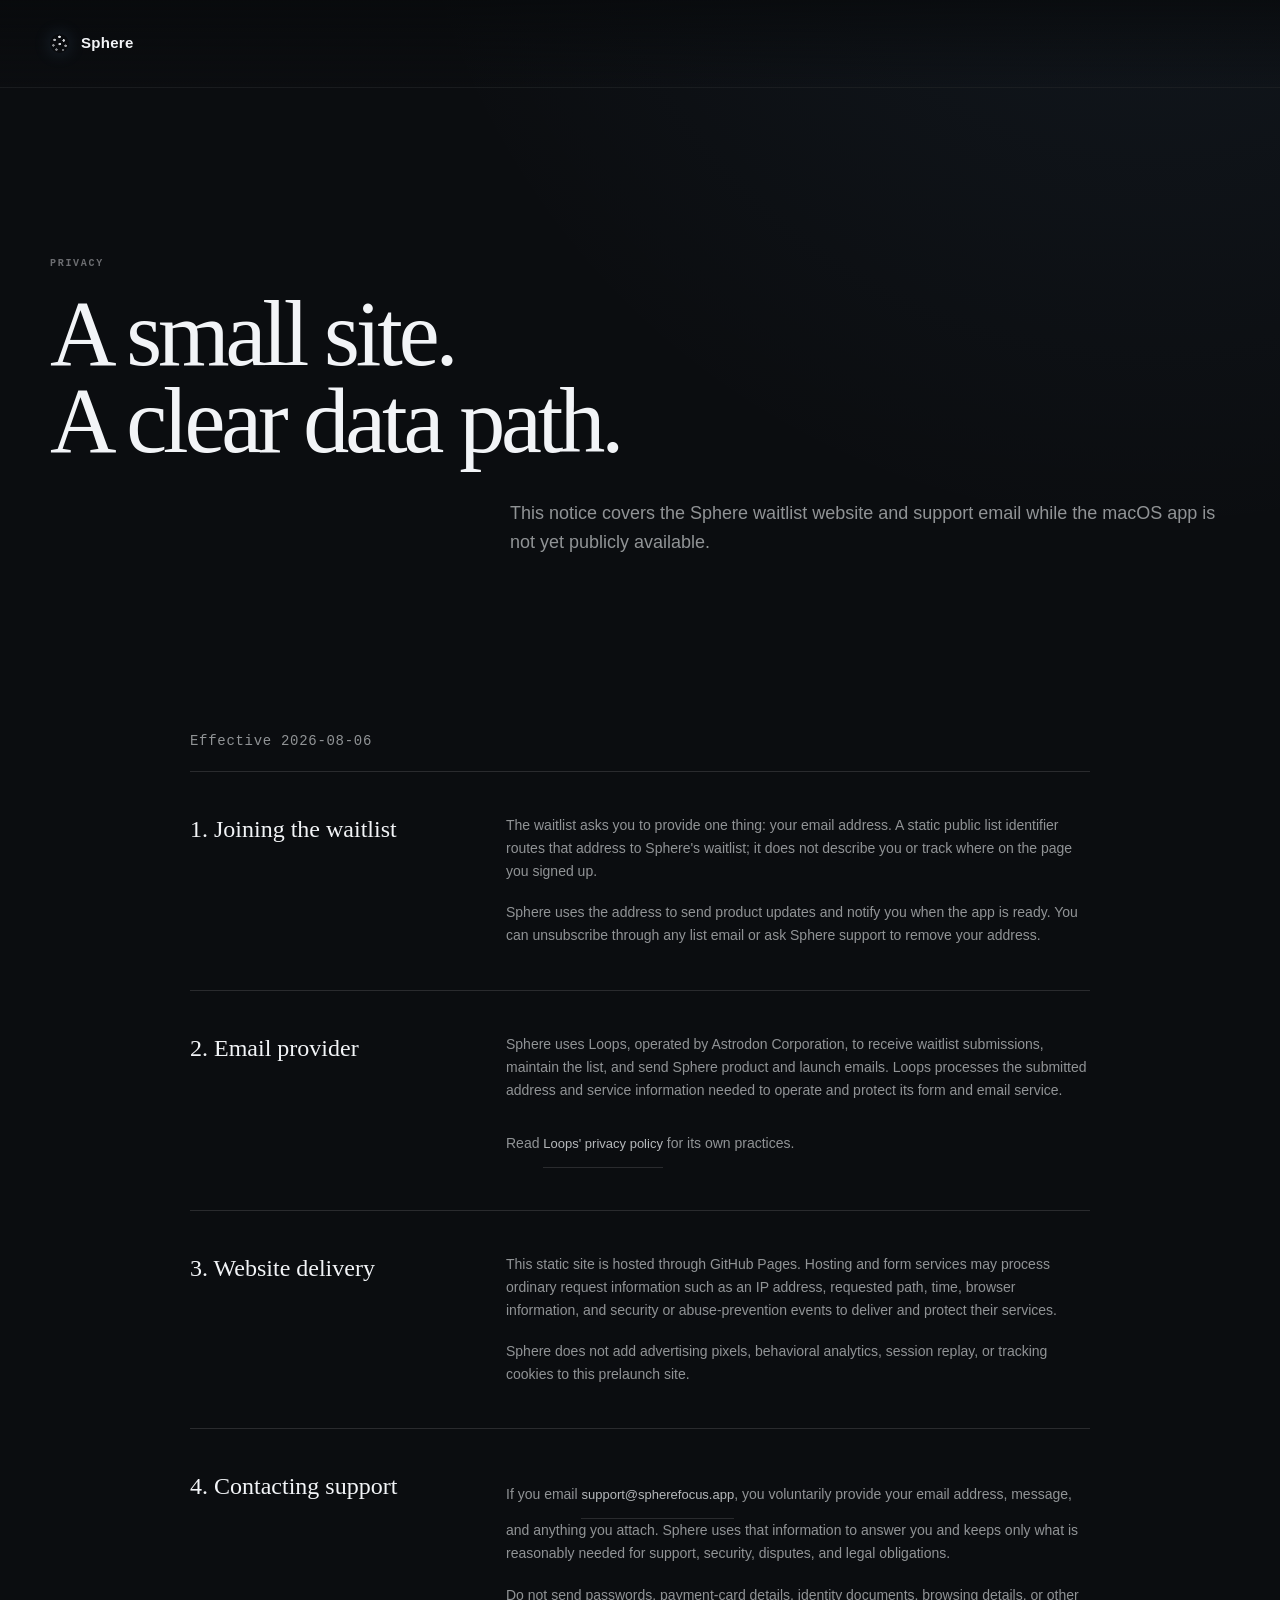
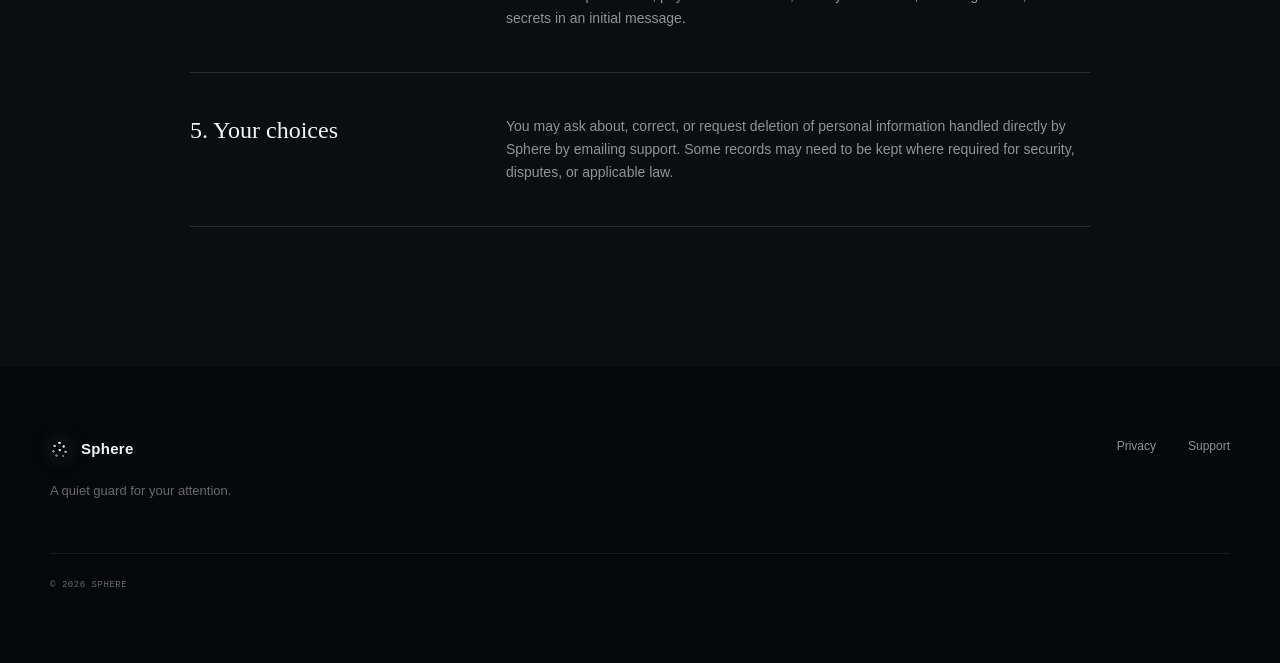
==== commit b48696b0: "Publish the Sphere prelaunch waitlist" ====
--- a/privacy/index.html
+++ b/privacy/index.html
@@ -6,95 +6,84 @@
     <meta name="theme-color" content="#0b0d10">
     <meta name="robots" content="index, follow">
     <title>Privacy — Sphere</title>
-    <meta name="description" content="How the Sphere prelaunch website and support email handle information.">
+    <meta name="description" content="How Sphere handles waitlist signups and prelaunch support messages.">
     <meta property="og:type" content="website">
     <meta property="og:site_name" content="Sphere">
     <meta property="og:title" content="Privacy — Sphere">
-    <meta property="og:description" content="How the Sphere prelaunch website and support email handle information.">
+    <meta property="og:description" content="How Sphere handles waitlist signups and prelaunch support messages.">
     <meta name="twitter:card" content="summary">
     <meta name="twitter:title" content="Privacy — Sphere">
-    <meta name="twitter:description" content="How the Sphere prelaunch website and support email handle information.">
+    <meta name="twitter:description" content="How Sphere handles waitlist signups and prelaunch support messages.">
     <link rel="canonical" href="https://spherefocus.app/privacy">
     <meta property="og:url" content="https://spherefocus.app/privacy">
+    <link rel="icon" href="/favicon.svg" type="image/svg+xml">
     <link rel="stylesheet" href="/assets/styles.css">
     <script src="/assets/site.js" type="module"></script>
+
   </head>
   <body class="">
     <a class="skip-link" href="#main">Skip to content</a>
-    
-    <header class="site-header">
+
+    <header class="site-header prelaunch-header">
       <div class="nav-shell">
         <a class="brand" href="/" aria-label="Sphere home">
           <span class="brand-mark" aria-hidden="true"></span>
           <span>Sphere</span>
         </a>
-        <button class="nav-toggle" type="button" aria-expanded="false" aria-controls="primary-nav">
-          <span>Menu</span>
-        </button>
-        <nav class="primary-nav" id="primary-nav" aria-label="Primary">
-          
-      <a href="/">
-        Overview
-      </a>
-      <a href="/pricing">
-        Pricing
-      </a>
-      <a href="/privacy" aria-current="page">
-        Privacy
-      </a>
-      <a href="/support">
-        Support
-      </a>
-        </nav>
       </div>
     </header>
     <main id="main">
-      
-    
+
+
     <header class="page-hero wrap">
       <p class="eyebrow">Privacy</p>
-      <h1>A small website,<br>a narrow data path.</h1>
-      <p class="lede">This notice covers the prelaunch website and the support email channel. The Mac app, checkout, and paid services are not available through this site yet.</p>
+      <h1>A small site.<br>A clear data path.</h1>
+      <p class="lede">This notice covers the Sphere waitlist website and support email while the macOS app is not yet publicly available.</p>
     </header>
     <article class="legal-page wrap">
       <p class="legal-updated">Effective 2026-08-06</p>
       <section>
-        <h2>1. The website</h2>
-        <p>This static website has no account sign-in, data-collection forms, advertising pixels, third-party analytics, or tracking cookies.</p>
-        <p>The hosting service may process ordinary request information such as an IP address, requested path, time, browser information, and security events to deliver and protect the site. Sphere does not use that information to build advertising profiles.</p>
+        <h2>1. Joining the waitlist</h2>
+        <p>The waitlist asks you to provide one thing: your email address. A static public list identifier routes that address to Sphere's waitlist; it does not describe you or track where on the page you signed up.</p>
+        <p>Sphere uses the address to send product updates and notify you when the app is ready. You can unsubscribe through any list email or ask Sphere support to remove your address.</p>
       </section>
       <section>
-        <h2>2. Emailing support</h2>
-        <p>If you email <a class="text-link" href="mailto:support@spherefocus.app">support@spherefocus.app</a>, you voluntarily provide the message, your email address, and anything you attach. Sphere's operator uses that information to answer you and keeps only what is reasonably needed for support, security, disputes, and legal obligations.</p>
-        <p>Do not send passwords, payment-card details, identity documents, licence keys, browsing details, or other secrets in an initial message.</p>
+        <h2>2. Email provider</h2>
+        <p>Sphere uses Loops, operated by Astrodon Corporation, to receive waitlist submissions, maintain the list, and send Sphere product and launch emails. Loops processes the submitted address and service information needed to operate and protect its form and email service.</p>
+        <p>Read <a class="text-link" href="https://loops.so/privacy">Loops' privacy policy</a> for its own practices.</p>
       </section>
       <section>
-        <h2>3. Controller and providers</h2>
-        <p>Sphere's individual operator controls personal data handled directly by Sphere. The operator's legal identity, operating address, and telephone number are available without delay upon request through the support address.</p>
-        <p>The hosting and email providers process information needed to provide their services. When checkout opens, Polar will control the transaction information it handles under its own privacy notice.</p>
+        <h2>3. Website delivery</h2>
+        <p>This static site is hosted through GitHub Pages. Hosting and form services may process ordinary request information such as an IP address, requested path, time, browser information, and security or abuse-prevention events to deliver and protect their services.</p>
+        <p>Sphere does not add advertising pixels, behavioral analytics, session replay, or tracking cookies to this prelaunch site.</p>
       </section>
       <section>
-        <h2>4. Your choices</h2>
-        <p>You may ask about, correct, or request deletion of personal information handled directly by Sphere by emailing support. Some records may need to be kept for security, disputes, or applicable law.</p>
+        <h2>4. Contacting support</h2>
+        <p>If you email <a class="text-link" href="mailto:support@spherefocus.app">support@spherefocus.app</a>, you voluntarily provide your email address, message, and anything you attach. Sphere uses that information to answer you and keeps only what is reasonably needed for support, security, disputes, and legal obligations.</p>
+        <p>Do not send passwords, payment-card details, identity documents, browsing details, or other secrets in an initial message.</p>
+      </section>
+      <section>
+        <h2>5. Your choices</h2>
+        <p>You may ask about, correct, or request deletion of personal information handled directly by Sphere by emailing support. Some records may need to be kept where required for security, disputes, or applicable law.</p>
       </section>
     </article>
-  
+
     </main>
-    
-    <footer class="site-footer">
+
+    <footer class="site-footer prelaunch-footer">
       <div class="wrap footer-grid">
         <div>
           <a class="brand footer-brand" href="/">
             <span class="brand-mark" aria-hidden="true"></span>
             <span>Sphere</span>
           </a>
-          <p>A quiet guard for the broad world of your work.</p>
+          <p>A quiet guard for your attention.</p>
         </div>
-        <nav class="footer-links" aria-label="Legal and support">
-          <a href="/privacy">Privacy</a><a href="/terms">Terms</a><a href="/refund">Refunds</a><a href="/commercial-disclosure">Seller disclosure</a><a href="/support">Support</a>
+        <nav class="footer-links" aria-label="Privacy and support">
+          <a href="/privacy">Privacy</a><a href="/support">Support</a>
         </nav>
         <div class="footer-state">
-          <span>© 2026 Sphere · Prelaunch</span>
+          <span>© 2026 Sphere</span>
         </div>
       </div>
     </footer>
--- a/assets/styles.css
+++ b/assets/styles.css
@@ -1830,3 +1830,373 @@
     transition-duration: 0.01ms !important;
   }
 }
+
+/* Prelaunch waitlist surface. Release pages keep the established rules above. */
+.visually-hidden {
+  position: absolute !important;
+  width: 1px !important;
+  height: 1px !important;
+  padding: 0 !important;
+  margin: -1px !important;
+  overflow: hidden !important;
+  clip: rect(0, 0, 0, 0) !important;
+  white-space: nowrap !important;
+  border: 0 !important;
+}
+
+.prelaunch-header .nav-shell {
+  justify-content: flex-start;
+}
+
+.waitlist-hero {
+  min-height: 820px;
+  overflow: hidden;
+  border-bottom: 1px solid var(--line-soft);
+  display: grid;
+  align-items: center;
+}
+
+.waitlist-atmosphere {
+  position: absolute;
+  inset: 0;
+  pointer-events: none;
+  background:
+    radial-gradient(
+      ellipse 40% 52% at 76% 46%,
+      rgba(116, 178, 240, 0.11),
+      transparent 64%
+    ),
+    radial-gradient(
+      ellipse 72% 58% at 45% 8%,
+      rgba(255, 255, 255, 0.035),
+      transparent 66%
+    );
+}
+
+.waitlist-hero-grid {
+  position: relative;
+  display: grid;
+  grid-template-columns: minmax(0, 1.12fr) minmax(390px, 0.88fr);
+  gap: 42px;
+  align-items: center;
+  padding-block: 150px 82px;
+}
+
+.waitlist-hero-copy {
+  position: relative;
+  z-index: 2;
+}
+
+.waitlist-hero h1,
+.value-section h2,
+.waitlist-closing h2 {
+  margin: 0;
+  font-family: var(--serif);
+  font-weight: 400;
+  letter-spacing: -0.043em;
+}
+
+.waitlist-hero h1 {
+  max-width: 760px;
+  font-size: clamp(54px, 5.7vw, 86px);
+  line-height: 0.98;
+}
+
+.waitlist-lede {
+  max-width: 600px;
+  margin: 30px 0 0;
+  color: var(--ink-75);
+  font-size: clamp(17px, 1.5vw, 20px);
+  line-height: 1.58;
+}
+
+.waitlist-sphere {
+  width: min(100%, 540px);
+  aspect-ratio: 1;
+  justify-self: center;
+}
+
+.waitlist-sphere .sphere-canvas {
+  width: 100%;
+  height: 100%;
+}
+
+.waitlist-form {
+  width: min(100%, 590px);
+  margin-top: 34px;
+}
+
+.waitlist-fields {
+  display: grid;
+  grid-template-columns: minmax(0, 1fr) auto;
+  gap: 10px;
+}
+
+.waitlist-fields input[type="email"] {
+  width: 100%;
+  min-width: 0;
+  min-height: 54px;
+  padding: 14px 17px;
+  border: 1px solid rgba(242, 244, 247, 0.22);
+  border-radius: 0;
+  background: rgba(255, 255, 255, 0.045);
+  color: var(--ink);
+  caret-color: var(--accent);
+  outline: none;
+  transition:
+    border-color 150ms ease,
+    background 150ms ease;
+}
+
+.waitlist-fields input[type="email"]::placeholder {
+  color: var(--ink-42);
+}
+
+.waitlist-fields input[type="email"]:focus {
+  border-color: var(--accent);
+  background: rgba(255, 255, 255, 0.065);
+}
+
+.waitlist-fields button {
+  min-height: 54px;
+  padding: 13px 21px;
+  border: 1px solid var(--ink);
+  border-radius: 0;
+  background: var(--ink);
+  color: var(--bg);
+  cursor: pointer;
+  font-size: 13px;
+  font-weight: 680;
+  white-space: nowrap;
+  transition: opacity 150ms ease;
+}
+
+.waitlist-fields button:hover:not(:disabled) {
+  opacity: 0.82;
+}
+
+.waitlist-fields button:disabled {
+  cursor: wait;
+  opacity: 0.58;
+}
+
+.waitlist-consent,
+.waitlist-noscript,
+.availability {
+  color: var(--ink-42);
+  font-size: 11px;
+  line-height: 1.55;
+}
+
+.waitlist-consent {
+  margin: 11px 0 0;
+}
+
+.waitlist-consent a {
+  color: var(--ink-58);
+}
+
+.waitlist-noscript {
+  margin: 0 0 10px;
+}
+
+.availability {
+  margin: 14px 0 0;
+  font-family: var(--mono);
+  letter-spacing: 0.04em;
+}
+
+.waitlist-status {
+  min-height: 21px;
+  margin: 10px 0 0;
+  color: var(--ink-58);
+  font-size: 12px;
+  line-height: 1.55;
+  outline: none;
+}
+
+.waitlist-status.success {
+  min-height: 54px;
+  display: flex;
+  align-items: center;
+  padding: 14px 17px;
+  border: 1px solid rgba(116, 178, 240, 0.42);
+  background: rgba(116, 178, 240, 0.08);
+  color: var(--ink);
+}
+
+.waitlist-status.error {
+  color: #e7b39f;
+}
+
+.value-section {
+  padding-block: 138px 150px;
+}
+
+.value-section h2 {
+  max-width: 820px;
+  font-size: clamp(48px, 5.2vw, 76px);
+  line-height: 1;
+}
+
+.value-grid {
+  display: grid;
+  grid-template-columns: repeat(3, 1fr);
+  margin-top: 72px;
+  border-top: 1px solid var(--line);
+  border-left: 1px solid var(--line);
+}
+
+.value-grid article {
+  min-height: 270px;
+  padding: 30px;
+  border-right: 1px solid var(--line);
+  border-bottom: 1px solid var(--line);
+}
+
+.value-grid article > span {
+  color: var(--ink-42);
+  font-family: var(--mono);
+  font-size: 9px;
+  letter-spacing: 0.12em;
+}
+
+.value-grid h3 {
+  max-width: 270px;
+  margin: 70px 0 15px;
+  font-family: var(--serif);
+  font-size: 28px;
+  font-weight: 400;
+  line-height: 1.13;
+}
+
+.value-grid p {
+  max-width: 280px;
+  margin: 0;
+  color: var(--ink-58);
+  font-size: 14px;
+}
+
+.waitlist-closing {
+  padding-block: 142px;
+  border-top: 1px solid var(--line-soft);
+}
+
+.waitlist-closing-inner {
+  display: flex;
+  flex-direction: column;
+  align-items: center;
+  text-align: center;
+}
+
+.waitlist-closing h2 {
+  max-width: 860px;
+  font-size: clamp(52px, 6vw, 88px);
+  line-height: 0.98;
+}
+
+.waitlist-closing-inner > p:not(.eyebrow) {
+  margin: 28px 0 0;
+  color: var(--ink-58);
+  font-size: 17px;
+}
+
+.waitlist-closing .waitlist-form {
+  margin-inline: auto;
+  text-align: left;
+}
+
+.support-response {
+  margin-top: 30px;
+  color: var(--ink-42);
+  font-family: var(--mono);
+  font-size: 10px;
+  letter-spacing: 0.04em;
+}
+
+.prelaunch-footer .footer-links {
+  grid-template-columns: repeat(2, auto);
+}
+
+@media (max-width: 1000px) {
+  .waitlist-hero {
+    min-height: auto;
+  }
+
+  .waitlist-hero-grid {
+    grid-template-columns: 1fr;
+    padding-block: 150px 76px;
+  }
+
+  .waitlist-sphere {
+    width: min(100%, 520px);
+    margin-top: -28px;
+  }
+}
+
+@media (max-width: 760px) {
+  .prelaunch-header {
+    background: linear-gradient(180deg, rgba(7, 9, 11, 0.86), transparent);
+    backdrop-filter: none;
+  }
+
+  .waitlist-hero-grid {
+    padding-block: 118px 58px;
+  }
+
+  .waitlist-hero h1 {
+    font-size: clamp(45px, 13.4vw, 64px);
+  }
+
+  .waitlist-lede {
+    margin-top: 24px;
+    font-size: 16px;
+  }
+
+  .waitlist-fields {
+    grid-template-columns: 1fr;
+  }
+
+  .waitlist-fields input[type="email"],
+  .waitlist-fields button {
+    min-height: 52px;
+  }
+
+  .waitlist-sphere {
+    width: min(110%, 440px);
+    margin-top: -18px;
+  }
+
+  .value-section,
+  .waitlist-closing {
+    padding-block: 88px;
+  }
+
+  .value-section h2,
+  .waitlist-closing h2 {
+    font-size: clamp(43px, 12.8vw, 62px);
+  }
+
+  .value-grid {
+    grid-template-columns: 1fr;
+    margin-top: 52px;
+  }
+
+  .value-grid article {
+    min-height: 0;
+    padding: 26px;
+  }
+
+  .value-grid h3 {
+    margin-top: 42px;
+  }
+
+  .waitlist-closing-inner > p:not(.eyebrow) {
+    font-size: 15px;
+  }
+
+  .prelaunch-footer .footer-links {
+    grid-template-columns: repeat(2, auto);
+    justify-content: start;
+  }
+}
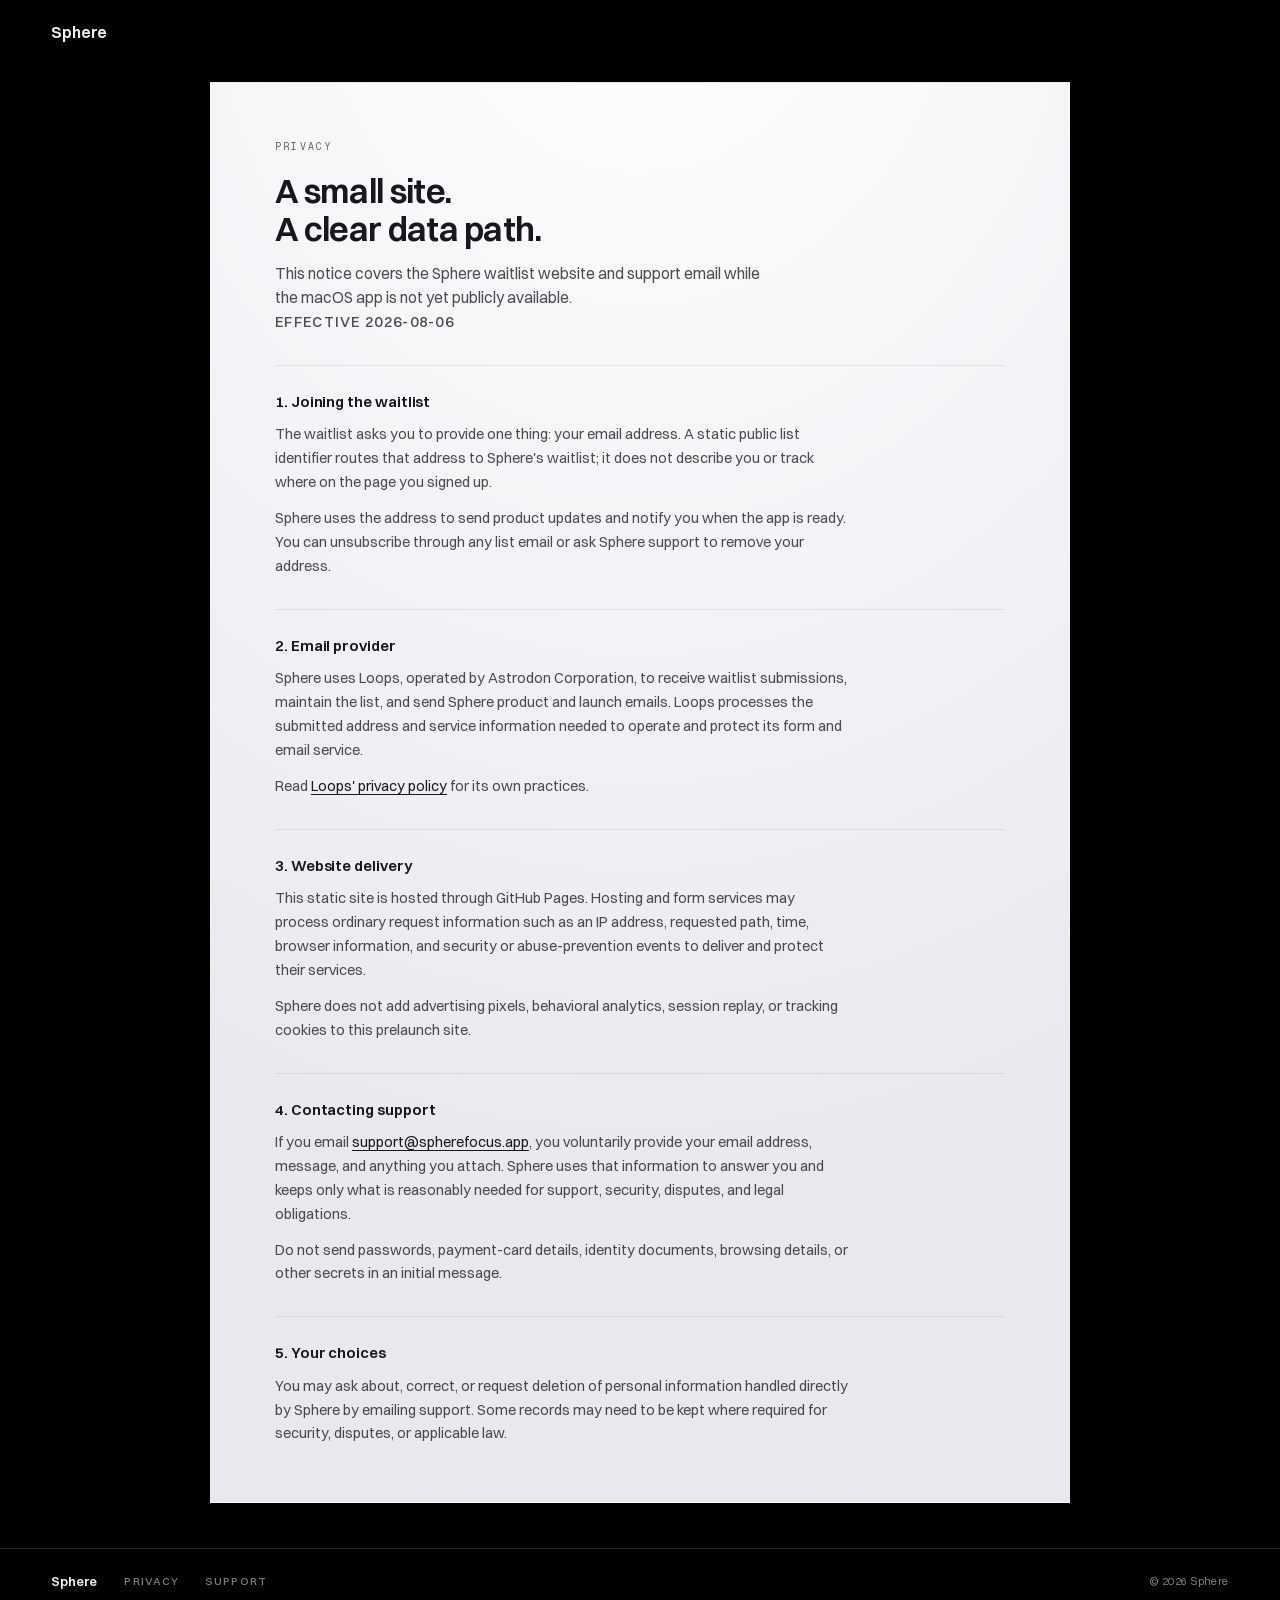
==== commit b2245f82: "Publish the campaign waitlist page Black canvas, spinnable dotted sphere, one frosted waitlist card," ====
--- a/privacy/index.html
+++ b/privacy/index.html
@@ -3,7 +3,7 @@
   <head>
     <meta charset="utf-8">
     <meta name="viewport" content="width=device-width, initial-scale=1">
-    <meta name="theme-color" content="#0b0d10">
+    <meta name="theme-color" content="#000000">
     <meta name="robots" content="index, follow">
     <title>Privacy — Sphere</title>
     <meta name="description" content="How Sphere handles waitlist signups and prelaunch support messages.">
@@ -17,7 +17,7 @@
     <link rel="canonical" href="https://spherefocus.app/privacy">
     <meta property="og:url" content="https://spherefocus.app/privacy">
     <link rel="icon" href="/favicon.svg" type="image/svg+xml">
-    <link rel="stylesheet" href="/assets/styles.css">
+    <link rel="stylesheet" href="/assets/prelaunch.css">
     <script src="/assets/site.js" type="module"></script>
 
   </head>
@@ -26,21 +26,19 @@
 
     <header class="site-header prelaunch-header">
       <div class="nav-shell">
-        <a class="brand" href="/" aria-label="Sphere home">
-          <span class="brand-mark" aria-hidden="true"></span>
-          <span>Sphere</span>
-        </a>
+        <a class="brand" href="/" aria-label="Sphere home">Sphere</a>
       </div>
     </header>
     <main id="main">
 
+    <div class="doc-stage">
+    <article class="doc-panel legal-page">
 
     <header class="page-hero wrap">
       <p class="eyebrow">Privacy</p>
       <h1>A small site.<br>A clear data path.</h1>
       <p class="lede">This notice covers the Sphere waitlist website and support email while the macOS app is not yet publicly available.</p>
     </header>
-    <article class="legal-page wrap">
       <p class="legal-updated">Effective 2026-08-06</p>
       <section>
         <h2>1. Joining the waitlist</h2>
@@ -67,18 +65,13 @@
         <p>You may ask about, correct, or request deletion of personal information handled directly by Sphere by emailing support. Some records may need to be kept where required for security, disputes, or applicable law.</p>
       </section>
     </article>
+    </div>
 
     </main>
 
     <footer class="site-footer prelaunch-footer">
-      <div class="wrap footer-grid">
-        <div>
-          <a class="brand footer-brand" href="/">
-            <span class="brand-mark" aria-hidden="true"></span>
-            <span>Sphere</span>
-          </a>
-          <p>A quiet guard for your attention.</p>
-        </div>
+      <div class="footer-grid">
+        <a class="brand footer-brand" href="/">Sphere</a>
         <nav class="footer-links" aria-label="Privacy and support">
           <a href="/privacy">Privacy</a><a href="/support">Support</a>
         </nav>
--- a/assets/prelaunch.css
+++ b/assets/prelaunch.css
@@ -0,0 +1,801 @@
+/*
+ * Prelaunch waitlist surface — a self-contained stylesheet.
+ *
+ * Sphere's design language, composed as a campaign page rather than an app
+ * window. The black canvas dominates; one very large dotted sphere bleeds
+ * off the top-right edge; the copy anchors bottom-left at scale; and the
+ * only light material on the page is a single frosted, square-edged card
+ * holding the waitlist. Materials and tokens come from the app's theme.css
+ * (Switzer, Geist Mono for the one system label, hairlines, accent
+ * #1f70c1 as live status, radius 0) — the vocabulary, not the layout.
+ * Release pages keep styles.css; nothing here reaches them.
+ */
+
+@font-face {
+  font-family: "Switzer";
+  src: url("/assets/fonts/switzer-regular.woff2") format("woff2");
+  font-weight: 400;
+  font-display: swap;
+}
+
+@font-face {
+  font-family: "Switzer";
+  src: url("/assets/fonts/switzer-medium.woff2") format("woff2");
+  font-weight: 500;
+  font-display: swap;
+}
+
+@font-face {
+  font-family: "Switzer";
+  src: url("/assets/fonts/switzer-semibold.woff2") format("woff2");
+  font-weight: 600;
+  font-display: swap;
+}
+
+@font-face {
+  font-family: "Geist Mono";
+  src: url("/assets/fonts/geist-mono-latin.woff2") format("woff2");
+  font-weight: 400;
+  font-display: swap;
+}
+
+:root {
+  color-scheme: dark;
+  --canvas: #000;
+  --canvas-ink: #f2f2f4;
+  --canvas-ink-72: rgba(242, 242, 244, 0.72);
+  --canvas-ink-55: rgba(242, 242, 244, 0.52);
+  --canvas-hairline: rgba(255, 255, 255, 0.13);
+
+  /* The app's light-mode surface tokens. */
+  --field: radial-gradient(
+    125% 90% at 50% -12%,
+    #ffffff 0%,
+    #f2f3f6 55%,
+    #e8e9ee 100%
+  );
+  --ink: #17181b;
+  --ink-70: rgba(23, 24, 27, 0.77);
+  --ink-55: rgba(23, 24, 27, 0.64);
+  --on-ink: #f4f4f6;
+  --hairline: rgba(0, 0, 0, 0.14);
+  --hairline-soft: rgba(0, 0, 0, 0.07);
+  --accent: #1f70c1;
+  --sel: rgba(145, 175, 215, 0.14);
+  --lift: 0 1px 2px rgba(0, 0, 0, 0.5), 0 24px 64px rgba(0, 0, 0, 0.6);
+
+  --sans: "Switzer", "Helvetica Neue", Helvetica, Arial, sans-serif;
+  --label:
+    "Geist Mono", ui-monospace, "SF Mono", "SFMono-Regular", Menlo, monospace;
+}
+
+* {
+  box-sizing: border-box;
+}
+
+html {
+  background: var(--canvas);
+}
+
+body {
+  margin: 0;
+  min-width: 320px;
+  min-height: 100dvh;
+  display: flex;
+  flex-direction: column;
+  overflow-x: hidden;
+  background: var(--canvas);
+  color: var(--canvas-ink);
+  font-family: var(--sans);
+  font-size: 16px;
+  line-height: 1.55;
+  -webkit-font-smoothing: antialiased;
+  text-rendering: optimizeLegibility;
+}
+
+main {
+  flex: 1;
+  display: flex;
+  flex-direction: column;
+}
+
+::selection {
+  background: rgba(145, 175, 215, 0.35);
+  color: var(--ink);
+}
+
+a {
+  color: inherit;
+}
+
+img,
+canvas {
+  display: block;
+  max-width: 100%;
+}
+
+button,
+input,
+select,
+textarea {
+  font: inherit;
+}
+
+button:disabled {
+  cursor: not-allowed;
+}
+
+:focus-visible {
+  outline: 2px solid var(--accent);
+  outline-offset: 3px;
+}
+
+.visually-hidden {
+  position: absolute !important;
+  width: 1px !important;
+  height: 1px !important;
+  padding: 0 !important;
+  margin: -1px !important;
+  overflow: hidden !important;
+  clip: rect(0, 0, 0, 0) !important;
+  white-space: nowrap !important;
+  border: 0 !important;
+}
+
+.skip-link {
+  position: fixed;
+  top: 12px;
+  left: 12px;
+  z-index: 100;
+  padding: 10px 14px;
+  transform: translateY(-160%);
+  background: var(--canvas-ink);
+  color: var(--canvas);
+  text-decoration: none;
+  font-size: 13px;
+}
+
+.skip-link:focus {
+  transform: translateY(0);
+}
+
+/* Document pages get a small way back; home composes its own mark. */
+
+.site-header {
+  padding: 0 clamp(20px, 4vw, 56px);
+}
+
+.nav-shell {
+  height: 64px;
+  display: flex;
+  align-items: center;
+}
+
+.brand {
+  color: var(--canvas-ink);
+  text-decoration: none;
+  font-size: 16px;
+  font-weight: 600;
+  letter-spacing: -0.01em;
+}
+
+/* The hero: one full-viewport composition. */
+
+.hero {
+  position: relative;
+  min-height: max(580px, 100svh);
+  display: flex;
+  flex-direction: column;
+  justify-content: flex-end;
+  overflow: hidden;
+  padding: 96px clamp(24px, 6vw, 104px) clamp(44px, 7vh, 88px);
+}
+
+/* The object, at scale, cropped by the canvas edge. */
+
+.hero-object {
+  position: absolute;
+  z-index: 1;
+  top: -16%;
+  right: -6%;
+  width: min(64vw, 92vh);
+  max-width: 880px;
+  aspect-ratio: 1;
+  pointer-events: none;
+}
+
+.hero-object .sphere-canvas {
+  width: 100%;
+  height: 100%;
+  /* The container stays inert; the sphere itself takes the pointer so it
+     can be spun. Horizontal drags rotate it; vertical drags still scroll. */
+  pointer-events: auto;
+  touch-action: pan-y;
+  cursor: grab;
+}
+
+.hero-object .sphere-canvas:active {
+  cursor: grabbing;
+}
+
+.hero-mark {
+  position: absolute;
+  z-index: 2;
+  top: clamp(26px, 5vh, 46px);
+  left: clamp(24px, 6vw, 104px);
+  margin: 0;
+  font-size: 19px;
+  font-weight: 600;
+  letter-spacing: -0.01em;
+}
+
+/* The one system label on the page: live status, in the app's own voice. */
+
+.hero-status {
+  position: absolute;
+  z-index: 2;
+  top: clamp(30px, 5.4vh, 50px);
+  right: clamp(24px, 6vw, 104px);
+  display: inline-flex;
+  align-items: center;
+  gap: 8px;
+  margin: 0;
+  color: var(--canvas-ink-55);
+  font-family: var(--label);
+  font-size: 10px;
+  letter-spacing: 0.22em;
+  text-transform: uppercase;
+  /* The label may sit over the sphere's dots; keep it legible without
+     adding chrome. */
+  text-shadow:
+    0 0 6px #000,
+    0 0 3px #000;
+}
+
+.status-dot {
+  width: 6px;
+  height: 6px;
+  border-radius: 50%;
+  flex: none;
+  background: var(--accent);
+  box-shadow: 0 0 6px rgba(31, 112, 193, 0.7);
+  animation: status-breathe 2.6s ease-in-out infinite;
+}
+
+@keyframes status-breathe {
+  0%,
+  100% {
+    opacity: 1;
+    box-shadow: 0 0 6px rgba(31, 112, 193, 0.7);
+  }
+  50% {
+    opacity: 0.45;
+    box-shadow: 0 0 3px rgba(31, 112, 193, 0.35);
+  }
+}
+
+/* Copy: anchored low and left, at campaign scale. */
+
+.hero-copy {
+  position: relative;
+  z-index: 2;
+  max-width: 640px;
+}
+
+h1 {
+  margin: 0;
+  max-width: 13ch;
+  font-size: clamp(40px, 4.8vw, 66px);
+  font-weight: 600;
+  letter-spacing: -0.02em;
+  line-height: 1.04;
+  text-wrap: balance;
+}
+
+.hero-desc {
+  margin: 20px 0 0;
+  max-width: 42ch;
+  color: var(--canvas-ink-72);
+  font-size: 17px;
+  line-height: 1.6;
+}
+
+/* The one light material on the page: a frosted, square-edged card holding
+   the waitlist. The sphere's edge passes behind its blur. */
+
+.waitlist-card {
+  color-scheme: light;
+  width: min(480px, 100%);
+  margin-top: 40px;
+  padding: 20px 20px 18px;
+  background: rgba(240, 242, 246, 0.9);
+  -webkit-backdrop-filter: blur(28px);
+  backdrop-filter: blur(28px);
+  border: 1px solid rgba(255, 255, 255, 0.16);
+  box-shadow: var(--lift);
+  color: var(--ink);
+}
+
+.waitlist-form {
+  width: 100%;
+}
+
+.field-label {
+  display: block;
+  margin-bottom: 9px;
+  color: var(--ink-55);
+  font-size: 11px;
+  font-weight: 500;
+  letter-spacing: 0.09em;
+  text-transform: uppercase;
+}
+
+.field-row {
+  display: grid;
+  grid-template-columns: minmax(0, 1fr) auto;
+  gap: 8px;
+}
+
+/* The success state hides the fields via the hidden attribute; an authored
+   display would silently win over it. */
+.waitlist-fields[hidden] {
+  display: none;
+}
+
+.waitlist-fields input[type="email"] {
+  width: 100%;
+  min-width: 0;
+  min-height: 46px;
+  padding: 11px 13px;
+  border: 1px solid var(--hairline);
+  border-radius: 0;
+  background: rgba(255, 255, 255, 0.72);
+  color: var(--ink);
+  caret-color: var(--accent);
+  outline: none;
+  transition:
+    border-color 150ms ease,
+    background 150ms ease;
+}
+
+.waitlist-fields input[type="email"]:focus {
+  border-color: var(--accent);
+  background: #fff;
+}
+
+.waitlist-fields input[type="email"]:focus-visible {
+  outline: 2px solid var(--accent);
+  outline-offset: 1px;
+}
+
+.waitlist-fields button {
+  min-height: 46px;
+  padding: 0 22px;
+  border: 1px solid var(--ink);
+  border-radius: 0;
+  background: var(--ink);
+  color: var(--on-ink);
+  cursor: pointer;
+  font-size: 12px;
+  font-weight: 600;
+  letter-spacing: 0.1em;
+  text-transform: uppercase;
+  white-space: nowrap;
+  transition: opacity 150ms ease;
+}
+
+.waitlist-fields button:hover:not(:disabled) {
+  opacity: 0.85;
+}
+
+.waitlist-fields button:disabled {
+  cursor: wait;
+  opacity: 0.55;
+}
+
+.waitlist-consent,
+.waitlist-noscript {
+  color: var(--ink-55);
+  font-size: 12.5px;
+  line-height: 1.5;
+}
+
+.waitlist-consent {
+  margin: 11px 0 0;
+}
+
+.waitlist-consent a {
+  color: var(--ink-55);
+}
+
+.waitlist-noscript {
+  margin: 0 0 10px;
+}
+
+.waitlist-status {
+  min-height: 0;
+  margin: 0;
+  color: var(--ink-55);
+  font-size: 13px;
+  line-height: 1.5;
+  outline: none;
+}
+
+.waitlist-status.success,
+.waitlist-status.error {
+  margin-top: 12px;
+}
+
+.waitlist-status.success {
+  padding: 13px 14px;
+  border-left: 2px solid var(--accent);
+  background: var(--sel);
+  color: var(--ink);
+  font-size: 14px;
+}
+
+.waitlist-status.error {
+  padding: 2px 0 2px 10px;
+  border-left: 2px solid var(--ink);
+  color: var(--ink);
+  font-weight: 500;
+}
+
+/* How it works: one compact strip, label left, three plain sentences
+   divided by fine rules. */
+
+.strip {
+  display: grid;
+  grid-template-columns: minmax(150px, 230px) repeat(3, minmax(0, 1fr));
+  gap: 32px;
+  align-items: start;
+  border-top: 1px solid var(--canvas-hairline);
+  padding: clamp(52px, 8vh, 88px) clamp(24px, 6vw, 104px);
+}
+
+.strip-label {
+  margin: 2px 0 0;
+  color: var(--canvas-ink-55);
+  font-size: 11px;
+  font-weight: 500;
+  letter-spacing: 0.09em;
+  text-transform: uppercase;
+}
+
+.strip-item {
+  min-width: 0;
+}
+
+.strip-item + .strip-item {
+  border-left: 1px solid var(--canvas-hairline);
+  padding-left: 32px;
+}
+
+.strip-item h3 {
+  margin: 0;
+  font-size: 16px;
+  font-weight: 600;
+  letter-spacing: -0.005em;
+}
+
+.strip-item p {
+  margin: 10px 0 0;
+  max-width: 34ch;
+  color: var(--canvas-ink-55);
+  font-size: 14.5px;
+  line-height: 1.55;
+}
+
+/* What Sphere sees: one light sheet, weighted to the right. */
+
+.sees {
+  padding: clamp(16px, 4vh, 48px) clamp(24px, 6vw, 104px)
+    clamp(72px, 11vh, 128px);
+}
+
+.sees-sheet {
+  color-scheme: light;
+  width: min(920px, 100%);
+  margin-left: auto;
+  display: grid;
+  grid-template-columns: minmax(170px, 240px) minmax(0, 1fr);
+  gap: 36px;
+  padding: clamp(28px, 4vw, 52px);
+  background: var(--field);
+  color: var(--ink);
+  border: 1px solid var(--canvas-hairline);
+  box-shadow: var(--lift);
+}
+
+.sees-sheet h2 {
+  margin: 0;
+  font-size: 21px;
+  font-weight: 600;
+  letter-spacing: -0.01em;
+  line-height: 1.2;
+}
+
+.sees-sheet p {
+  margin: 0;
+  max-width: 60ch;
+  color: var(--ink-70);
+  font-size: 15.5px;
+  line-height: 1.65;
+}
+
+/* Footer: one quiet row on the canvas. */
+
+.site-footer {
+  border-top: 1px solid var(--canvas-hairline);
+  padding: 0 clamp(20px, 4vw, 56px);
+}
+
+.footer-grid {
+  min-height: 64px;
+  display: flex;
+  align-items: center;
+  gap: 28px;
+}
+
+.footer-brand {
+  font-size: 13px;
+}
+
+.footer-links {
+  display: flex;
+  gap: 26px;
+}
+
+.footer-links a {
+  color: var(--canvas-ink-55);
+  font-size: 11px;
+  font-weight: 500;
+  letter-spacing: 0.1em;
+  text-transform: uppercase;
+  text-decoration: none;
+}
+
+.footer-links a:hover {
+  color: var(--canvas-ink);
+  text-decoration: underline;
+  text-underline-offset: 3px;
+}
+
+.footer-state {
+  margin-left: auto;
+  color: var(--canvas-ink-55);
+  font-size: 11px;
+  letter-spacing: 0.04em;
+}
+
+/* Privacy and support: a light document sheet on the canvas. */
+
+.doc-stage {
+  flex: 1;
+  display: grid;
+  justify-items: center;
+  padding: clamp(8px, 2vh, 24px) clamp(16px, 4vw, 56px) clamp(28px, 5vh, 64px);
+}
+
+.doc-panel {
+  color-scheme: light;
+  width: min(860px, 100%);
+  height: fit-content;
+  padding: clamp(30px, 5vw, 56px) clamp(24px, 5vw, 64px);
+  background: var(--field);
+  color: var(--ink);
+  border: 1px solid var(--canvas-hairline);
+  box-shadow: var(--lift);
+}
+
+.page-hero .eyebrow {
+  margin: 0;
+  color: var(--ink-55);
+  font-family: var(--label);
+  font-size: 10px;
+  letter-spacing: 0.22em;
+  text-transform: uppercase;
+}
+
+.page-hero h1 {
+  margin: 16px 0 0;
+  max-width: 18ch;
+  font-size: clamp(26px, 3.4vw, 34px);
+  line-height: 1.12;
+}
+
+.page-hero .lede {
+  margin: 14px 0 0;
+  max-width: 56ch;
+  color: var(--ink-70);
+  font-size: 15.5px;
+  line-height: 1.6;
+}
+
+.legal-updated {
+  margin: 34px 0 0;
+  color: var(--ink-55);
+  font-size: 11px;
+  font-weight: 500;
+  letter-spacing: 0.09em;
+  text-transform: uppercase;
+}
+
+.legal-page section {
+  margin-top: 30px;
+  padding-top: 24px;
+  border-top: 1px solid var(--hairline-soft);
+}
+
+.legal-page h2 {
+  margin: 0 0 10px;
+  font-size: 15px;
+  font-weight: 600;
+  letter-spacing: -0.005em;
+}
+
+.legal-page p {
+  margin: 0 0 12px;
+  max-width: 72ch;
+  color: var(--ink-70);
+  font-size: 14.5px;
+  line-height: 1.65;
+}
+
+.legal-page p:last-child {
+  margin-bottom: 0;
+}
+
+.text-link {
+  color: var(--ink);
+  text-decoration: underline;
+  text-underline-offset: 3px;
+}
+
+.tag {
+  display: block;
+  margin-bottom: 8px;
+  color: var(--ink-55);
+  font-size: 11px;
+  font-weight: 500;
+  letter-spacing: 0.09em;
+  text-transform: uppercase;
+}
+
+.support-contact {
+  display: grid;
+  grid-template-columns: minmax(0, 1fr) auto;
+  gap: 20px;
+  align-items: center;
+  margin-top: 34px;
+  padding: 24px 0;
+  border-top: 1px solid var(--hairline);
+  border-bottom: 1px solid var(--hairline-soft);
+}
+
+.support-contact p {
+  margin: 0;
+  font-size: 17px;
+  font-weight: 500;
+  color: var(--ink);
+  overflow-wrap: anywhere;
+}
+
+.button.secondary {
+  display: inline-flex;
+  align-items: center;
+  padding: 13px 20px;
+  border: 1px solid var(--ink);
+  background: transparent;
+  color: var(--ink);
+  cursor: pointer;
+  font-size: 12px;
+  font-weight: 600;
+  letter-spacing: 0.1em;
+  text-transform: uppercase;
+  text-decoration: none;
+  transition:
+    background 150ms ease,
+    color 150ms ease;
+}
+
+.button.secondary:hover {
+  background: var(--ink);
+  color: var(--on-ink);
+}
+
+.support-safety {
+  margin-top: 28px;
+  color: var(--ink-70);
+  font-size: 14px;
+  line-height: 1.6;
+}
+
+.support-safety strong {
+  color: var(--ink);
+  font-weight: 600;
+}
+
+.support-response {
+  margin-top: 20px;
+}
+
+.support-response p {
+  margin: 0;
+  color: var(--ink-55);
+  font-size: 12px;
+}
+
+/* Responsive. */
+
+@media (max-width: 900px) {
+  .hero {
+    padding-inline: 22px;
+  }
+
+  .hero-object {
+    top: -6%;
+    right: -22%;
+    width: min(96vw, 60vh);
+  }
+
+  .hero-mark {
+    left: 22px;
+  }
+
+  .hero-status {
+    right: 22px;
+  }
+
+  h1 {
+    font-size: clamp(34px, 9.6vw, 46px);
+  }
+
+  .hero-desc {
+    font-size: 16px;
+  }
+
+  .field-row {
+    grid-template-columns: 1fr;
+  }
+
+  .strip {
+    grid-template-columns: 1fr;
+    gap: 0;
+    padding-block: 44px 8px;
+  }
+
+  .strip-label {
+    margin-bottom: 8px;
+  }
+
+  .strip-item {
+    padding-block: 22px 24px;
+  }
+
+  .strip-item + .strip-item {
+    border-left: none;
+    border-top: 1px solid var(--canvas-hairline);
+    padding-left: 0;
+  }
+
+  .sees-sheet {
+    grid-template-columns: 1fr;
+    gap: 18px;
+  }
+
+  .support-contact {
+    grid-template-columns: 1fr;
+    align-items: start;
+  }
+}
+
+@media (prefers-reduced-motion: reduce) {
+  .status-dot {
+    animation: none;
+  }
+
+  * {
+    transition-duration: 0.01ms !important;
+  }
+}
